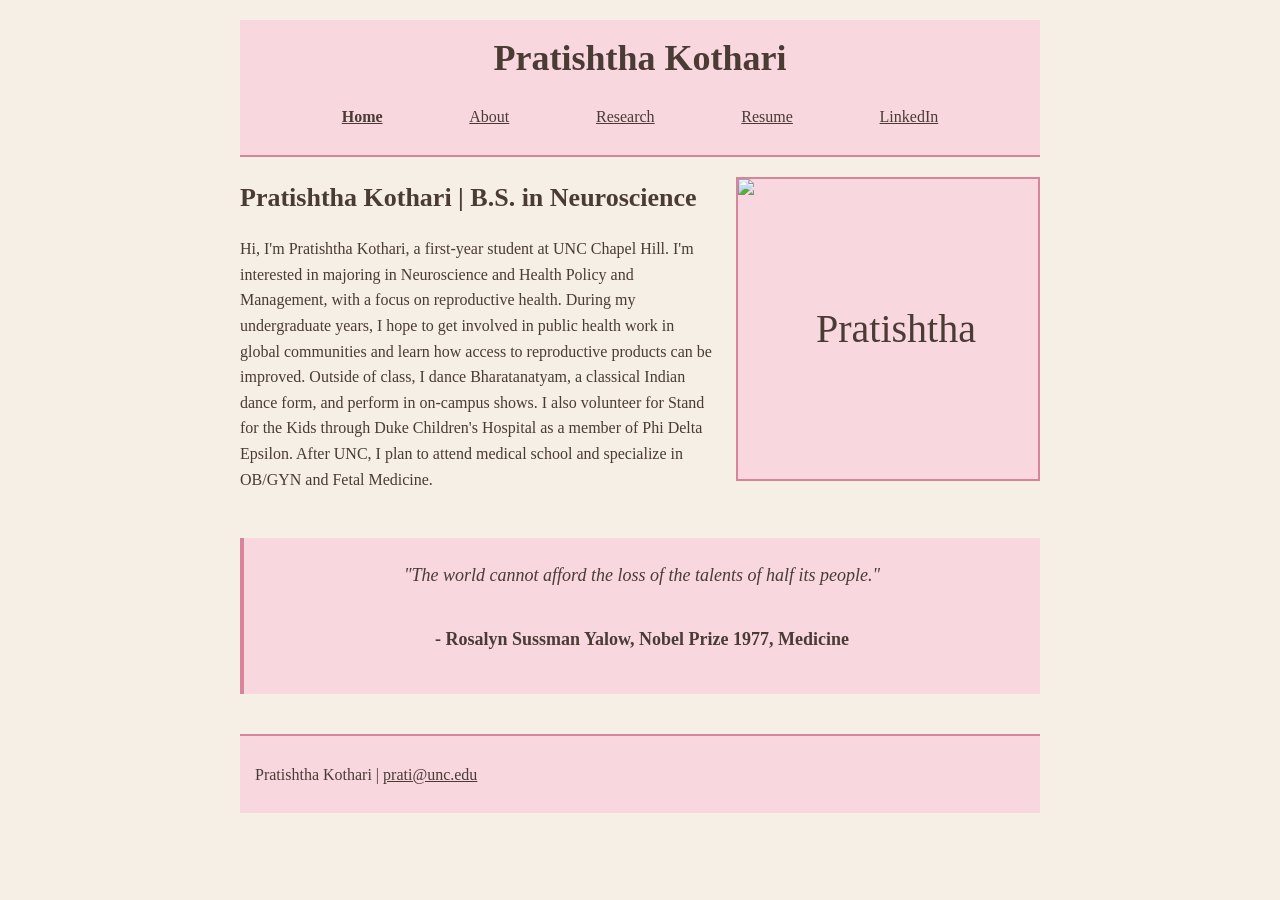
==== index.html @ 8a0a9019 "Add files via upload" ====
<!DOCTYPE html>
<html lang="en">
    <head>
        <meta charset="utf-8">
        <meta name="viewport" content="width=device-width, initial-scale=1">
        <title>Pratishtha Kothari | Neuroscience, UNC Chapel Hill</title>
        <meta name="description" content="Pratishtha Kothari is a neuroscience student at the University of North Carolina at Chapel Hill.">
        <link rel="stylesheet" href="style.css">
    </head>
    <body>

        <header>
            <a href="index.html" class="logo">Pratishtha Kothari</a>
            <nav>
                <ul>
                    <li><a href="index.html" class="active">Home</a></li>
                    <li><a href="about.html">About</a></li>
                    <li><a href="research.html">Research</a></li>
                    <li><a href="resume.html">Resume</a></li>
                    <li><a href="https://www.linkedin.com/in/pratishtha-kothari-148614324" target="_blank" rel="noopener">LinkedIn</a></li>
                </ul>
            </nav>
        </header>

        <div class="intro">

            <img src="images/headshot.jpg" alt="Pratishtha Kothari" class="photo">

            <h1>Pratishtha Kothari | B.S. in Neuroscience</h1>

            <p class="body">Hi, I'm Pratishtha Kothari, a first-year student at UNC Chapel Hill. I'm interested in majoring in Neuroscience and Health Policy and Management, with a focus on reproductive health. During my undergraduate years, I hope to get involved in public health work in global communities and learn how access to reproductive products can be improved. Outside of class, I dance Bharatanatyam, a classical Indian dance form, and perform in on-campus shows. I also volunteer for Stand for the Kids through Duke Children's Hospital as a member of Phi Delta Epsilon. After UNC, I plan to attend medical school and specialize in OB/GYN and Fetal Medicine.</p>

        </div>

        <div class="quote">
            <p>"The world cannot afford the loss of the talents of half its people."</p>
            <p class="name">- Rosalyn Sussman Yalow, Nobel Prize 1977, Medicine</p>
        </div>

        <footer>
            <p>Pratishtha Kothari | <a href="mailto:prati@unc.edu">prati@unc.edu</a></p>
        </footer>

    </body>
</html>
---- style.css ----
body {
    font-family: "Times New Roman", Times, serif;
    max-width: 800px;
    margin: 0 auto;
    padding: 20px;
    line-height: 1.6;
    color: #4A3B35;
    background-color: #F5EFE6;
}

header {
    background-color: #F8D7DF;
    border-bottom: 2px solid #D9849B;
    padding: 10px 15px;
    margin-bottom: 20px;
}

.logo {
    display: block;
    text-align: center;
    font-size: 36px;
    font-weight: bold;
    color: #4A3B35;
    text-decoration: none;
}

nav ul {
    list-style: none;
    padding: 0;
    display: flex;
    justify-content: space-evenly;
}

nav a {
    color: #4A3B35;
}

.active {
    font-weight: bold;
}

a {
    color: #4A3B35;
}

h1 {
    color: #4A3B35;
}

h2 {
    border-bottom: 2px solid #D9849B;
    padding-bottom: 5px;
    margin-top: 30px;
}

.quote {
    background-color: #F8D7DF;
    border-left: 4px solid #D9849B;
    padding: 5px 15px;
    margin: 30px 0;
    font-style: italic; 
    font-size: large;
    text-align: center;
}

.name {
    background-color: #F8D7DF;
    padding: 5px 15px;
    margin: 30px 0;
    font-size: large;
    font-weight: bold;
    font-style: normal;
}

.intro {
    overflow: auto;
}

.intro h1 {
    font-size: 26px;
    margin-top: 0;
}

.photo {
    float: right;
    width: 300px;
    height: 300px;
    margin-left: 20px;
    background-color: #F8D7DF;
    border: 2px solid #D9849B;
    text-align: center;
    line-height: 300px;
    font-size: 40px;
    object-fit: cover;
}

.placeholder {
    background-color: yellow;
}

.date {
    color: #8C7B72;
}

footer {
    background-color: #F8D7DF;
    border-top: 2px solid #D9849B;
    margin-top: 40px;
    padding: 10px 15px;
}

.resume-page {
    display: block;
    width: 100%;
    box-sizing: border-box;
    margin: 0 auto 20px auto;
}

.research-page {
    display: block;
    width: 100%;
    box-sizing: border-box;
    margin: 0 auto 20px auto;
}

.img-left {
    float: left;
    width: 250px;
    margin: 5px 20px 10px 0;
}

.img-right {
    float: right;
    width: 250px;
    margin: 5px 0 10px 20px;
}

footer {
    clear: both;
}

@media (max-width: 600px) {
    .img-left, .img-right {
        float: none;
        display: block;
        width: 100%;
        box-sizing: border-box;
        margin: 0 0 15px 0;
    }
}
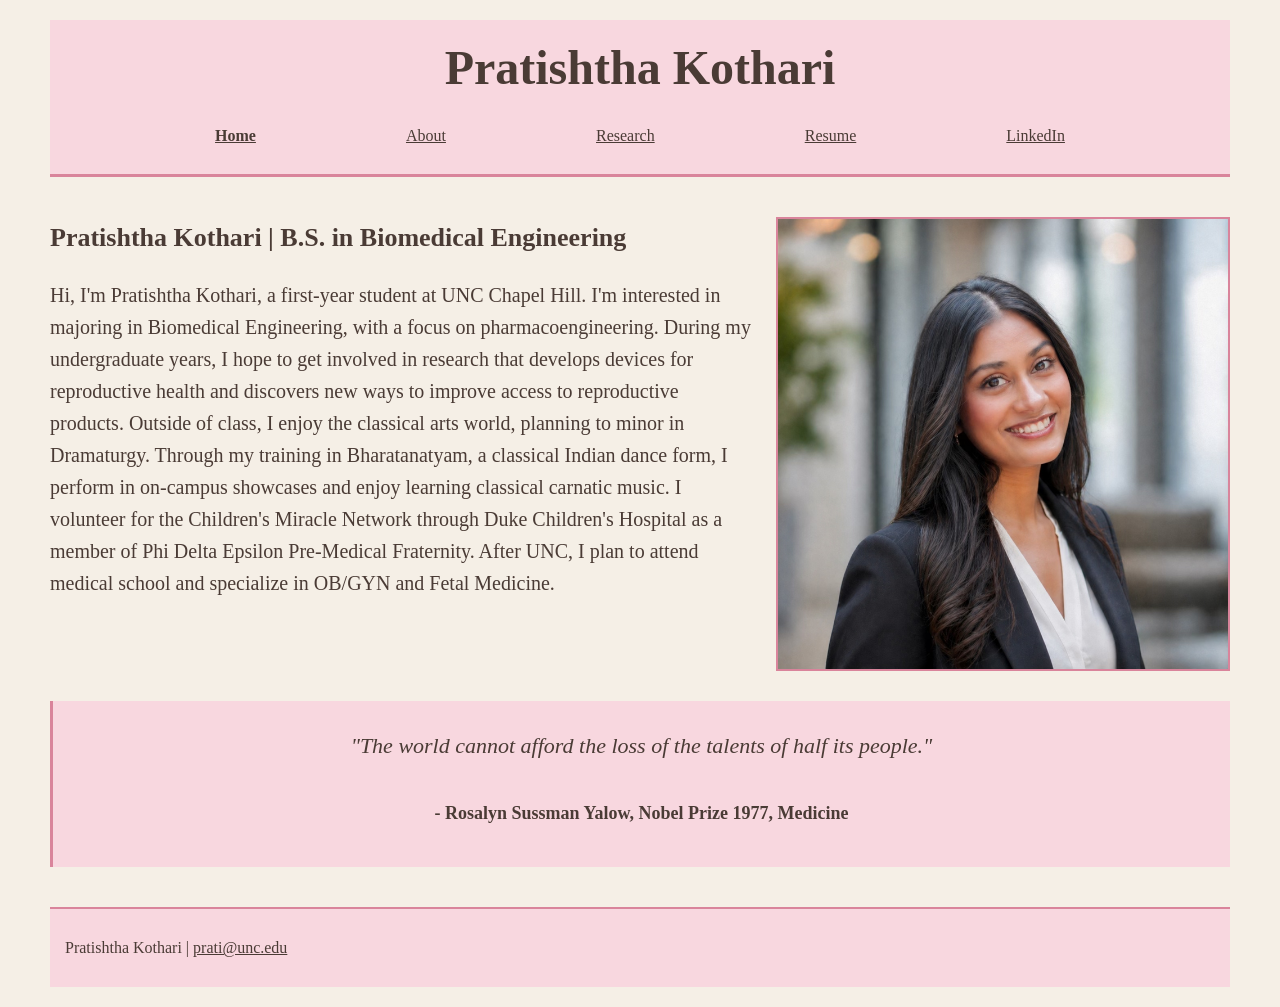
==== commit aefa717b: "describe what you changed" ====
--- a/index.html
+++ b/index.html
@@ -3,8 +3,8 @@
     <head>
         <meta charset="utf-8">
         <meta name="viewport" content="width=device-width, initial-scale=1">
-        <title>Pratishtha Kothari | Neuroscience, UNC Chapel Hill</title>
-        <meta name="description" content="Pratishtha Kothari is a neuroscience student at the University of North Carolina at Chapel Hill.">
+        <title>Pratishtha Kothari | Biomedical Engineering, UNC Chapel Hill</title>
+        <meta name="description" content="Pratishtha Kothari is a Biomedical Engineering student at the University of North Carolina at Chapel Hill.">
         <link rel="stylesheet" href="style.css">
     </head>
     <body>
@@ -26,9 +26,9 @@
 
             <img src="images/headshot.jpg" alt="Pratishtha Kothari" class="photo">
 
-            <h1>Pratishtha Kothari | B.S. in Neuroscience</h1>
+            <h1>Pratishtha Kothari | B.S. in Biomedical Engineering</h1>
 
-            <p class="body">Hi, I'm Pratishtha Kothari, a first-year student at UNC Chapel Hill. I'm interested in majoring in Neuroscience and Health Policy and Management, with a focus on reproductive health. During my undergraduate years, I hope to get involved in public health work in global communities and learn how access to reproductive products can be improved. Outside of class, I dance Bharatanatyam, a classical Indian dance form, and perform in on-campus shows. I also volunteer for Stand for the Kids through Duke Children's Hospital as a member of Phi Delta Epsilon. After UNC, I plan to attend medical school and specialize in OB/GYN and Fetal Medicine.</p>
+            <p class="body">Hi, I'm Pratishtha Kothari, a first-year student at UNC Chapel Hill. I'm interested in majoring in Biomedical Engineering, with a focus on pharmacoengineering. During my undergraduate years, I hope to get involved in research that develops devices for reproductive health and discovers new ways to improve access to reproductive products. Outside of class, I enjoy the classical arts world, planning to minor in Dramaturgy. Through my training in Bharatanatyam, a classical Indian dance form, I perform in on-campus showcases and enjoy learning classical carnatic music. I volunteer for the Children's Miracle Network through Duke Children's Hospital as a member of Phi Delta Epsilon Pre-Medical Fraternity. After UNC, I plan to attend medical school and specialize in OB/GYN and Fetal Medicine.</p>
 
         </div>
 
--- a/style.css
+++ b/style.css
@@ -1,8 +1,7 @@
 body {
     font-family: "Times New Roman", Times, serif;
-    max-width: 800px;
-    margin: 0 auto;
-    padding: 20px;
+    margin: 0;
+    padding: 20px 50px;
     line-height: 1.6;
     color: #4A3B35;
     background-color: #F5EFE6;
@@ -10,15 +9,15 @@
 
 header {
     background-color: #F8D7DF;
-    border-bottom: 2px solid #D9849B;
+    border-bottom: 3px solid #D9849B;
     padding: 10px 15px;
-    margin-bottom: 20px;
+    margin-bottom: 40px;
 }
 
 .logo {
     display: block;
     text-align: center;
-    font-size: 36px;
+    font-size: 48px;
     font-weight: bold;
     color: #4A3B35;
     text-decoration: none;
@@ -46,6 +45,9 @@
 h1 {
     color: #4A3B35;
 }
+.intro p {
+    font-size: 20px;
+}
 
 h2 {
     border-bottom: 2px solid #D9849B;
@@ -55,12 +57,12 @@
 
 .quote {
     background-color: #F8D7DF;
-    border-left: 4px solid #D9849B;
+    border-left: 3px solid #D9849B;
     padding: 5px 15px;
     margin: 30px 0;
-    font-style: italic; 
-    font-size: large;
+    font-style: italic;
     text-align: center;
+    font-size: 22px;
 }
 
 .name {
@@ -83,13 +85,13 @@
 
 .photo {
     float: right;
-    width: 300px;
-    height: 300px;
+    width: 450px;
+    height: 450px;
     margin-left: 20px;
     background-color: #F8D7DF;
     border: 2px solid #D9849B;
     text-align: center;
-    line-height: 300px;
+    line-height: 450px;
     font-size: 40px;
     object-fit: cover;
 }
@@ -112,6 +114,7 @@
 .resume-page {
     display: block;
     width: 100%;
+    max-width: 900px;
     box-sizing: border-box;
     margin: 0 auto 20px auto;
 }
@@ -119,6 +122,7 @@
 .research-page {
     display: block;
     width: 100%;
+    max-width: 900px;
     box-sizing: border-box;
     margin: 0 auto 20px auto;
 }
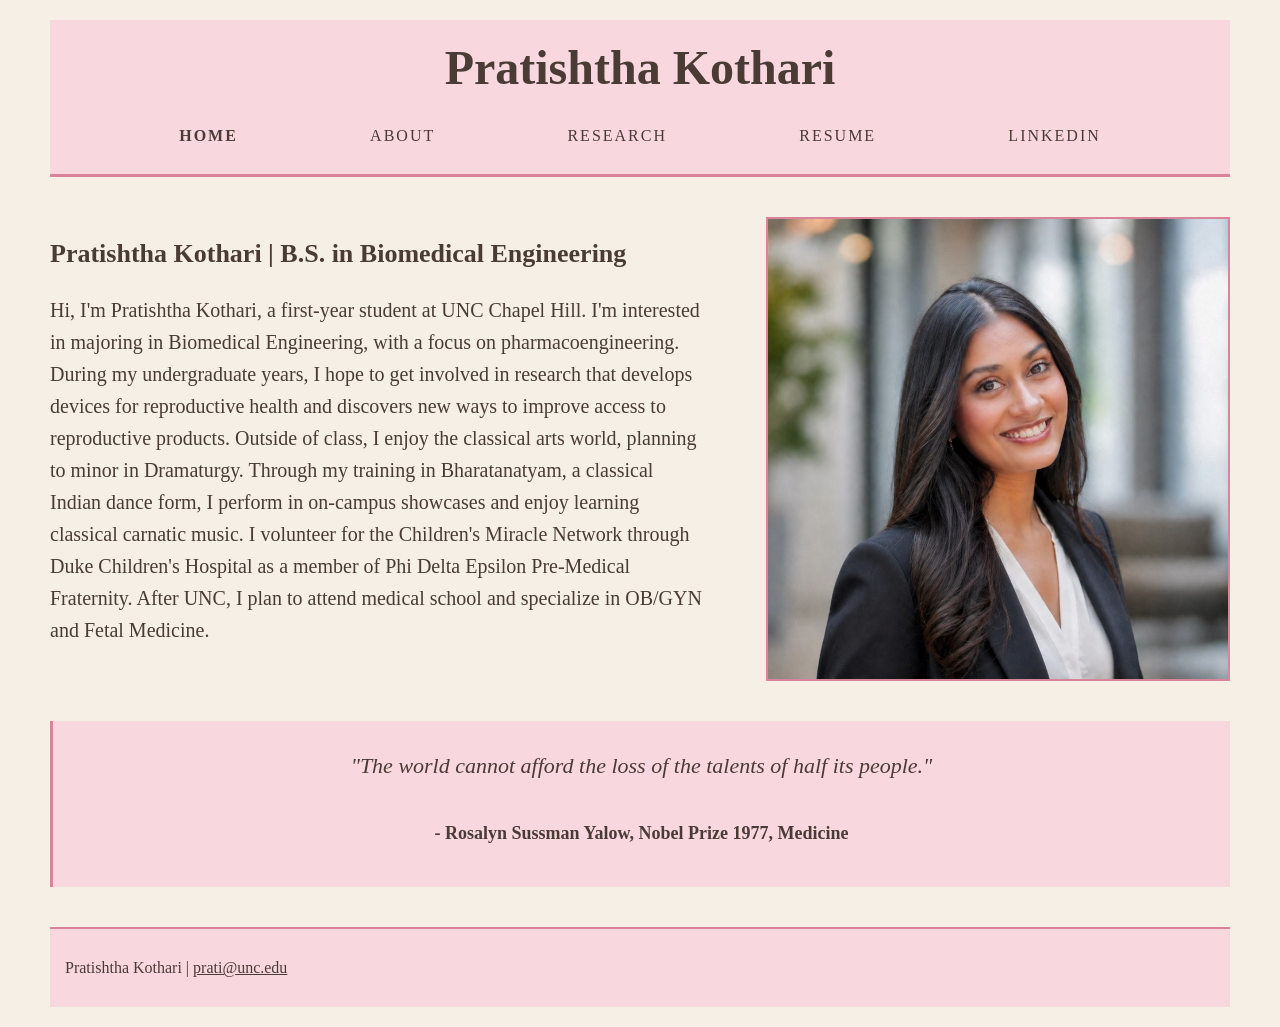
==== commit 1f38fd78: "adjusted text spacing" ====
--- a/index.html
+++ b/index.html
@@ -22,16 +22,13 @@
             </nav>
         </header>
 
-        <div class="intro">
-
-            <img src="images/headshot.jpg" alt="Pratishtha Kothari" class="photo">
-
-            <h1>Pratishtha Kothari | B.S. in Biomedical Engineering</h1>
-
-            <p class="body">Hi, I'm Pratishtha Kothari, a first-year student at UNC Chapel Hill. I'm interested in majoring in Biomedical Engineering, with a focus on pharmacoengineering. During my undergraduate years, I hope to get involved in research that develops devices for reproductive health and discovers new ways to improve access to reproductive products. Outside of class, I enjoy the classical arts world, planning to minor in Dramaturgy. Through my training in Bharatanatyam, a classical Indian dance form, I perform in on-campus showcases and enjoy learning classical carnatic music. I volunteer for the Children's Miracle Network through Duke Children's Hospital as a member of Phi Delta Epsilon Pre-Medical Fraternity. After UNC, I plan to attend medical school and specialize in OB/GYN and Fetal Medicine.</p>
-
-        </div>
-
+       <div class="intro">
+    <div class="intro-text">
+        <h1>Pratishtha Kothari | B.S. in Biomedical Engineering</h1>
+        <p class="body">Hi, I'm Pratishtha Kothari, a first-year student at UNC Chapel Hill. I'm interested in majoring in Biomedical Engineering, with a focus on pharmacoengineering. During my undergraduate years, I hope to get involved in research that develops devices for reproductive health and discovers new ways to improve access to reproductive products. Outside of class, I enjoy the classical arts world, planning to minor in Dramaturgy. Through my training in Bharatanatyam, a classical Indian dance form, I perform in on-campus showcases and enjoy learning classical carnatic music. I volunteer for the Children's Miracle Network through Duke Children's Hospital as a member of Phi Delta Epsilon Pre-Medical Fraternity. After UNC, I plan to attend medical school and specialize in OB/GYN and Fetal Medicine.</p>
+    </div>
+    <img src="images/headshot.jpg" alt="Pratishtha Kothari" class="photo">
+</div>
         <div class="quote">
             <p>"The world cannot afford the loss of the talents of half its people."</p>
             <p class="name">- Rosalyn Sussman Yalow, Nobel Prize 1977, Medicine</p>
--- a/style.css
+++ b/style.css
@@ -32,6 +32,22 @@
 
 nav a {
     color: #4A3B35;
+    text-decoration: none;
+    text-transform: uppercase;
+    letter-spacing: 2px;
+    font-size: 16px;
+    padding: 8px 18px;
+    border-bottom: 3px solid transparent;
+    transition: background-color 0.2s, color 0.2s;
+}
+
+nav a:hover {
+    background-color: #EFB8C6;
+}
+
+nav a:active {
+    background-color: #D9849B;
+    color: white;
 }
 
 .active {
@@ -75,7 +91,14 @@
 }
 
 .intro {
-    overflow: auto;
+    display: flex;
+    align-items: center;
+    gap: 60px;
+    margin: 30px 0 40px 0;
+}
+
+.intro-text {
+    flex: 1;
 }
 
 .intro h1 {
@@ -84,16 +107,11 @@
 }
 
 .photo {
-    float: right;
-    width: 450px;
-    height: 450px;
-    margin-left: 20px;
-    background-color: #F8D7DF;
+    width: 460px;
+    height: 460px;
+    object-fit: cover;
     border: 2px solid #D9849B;
-    text-align: center;
-    line-height: 450px;
-    font-size: 40px;
-    object-fit: cover;
+    flex-shrink: 0;
 }
 
 .placeholder {
@@ -129,13 +147,13 @@
 
 .img-left {
     float: left;
-    width: 250px;
+    width: 300px;
     margin: 5px 20px 10px 0;
 }
 
 .img-right {
     float: right;
-    width: 250px;
+    width: 300px;
     margin: 5px 0 10px 20px;
 }
 
@@ -151,4 +169,38 @@
         box-sizing: border-box;
         margin: 0 0 15px 0;
     }
+}
+.about > p {
+    font-size: 18px;
+}
+.big-quote {
+    margin-bottom: 50px;
+}
+
+.big-quote p {
+    font-size: 22px;
+    font-weight: bold;
+    margin-bottom: 5px;
+    text-align: center;
+}
+
+.big-quote .name {
+    font-size: 18px;
+    margin-top: 0;
+    margin-bottom: 0;
+}
+@media (max-width: 800px) {
+    .intro {
+        flex-direction: column-reverse;
+        gap: 25px;
+    }
+
+    .photo {
+        width: 100%;
+        height: 400px;
+    }
+
+    nav ul {
+        flex-wrap: wrap;
+    }
 }
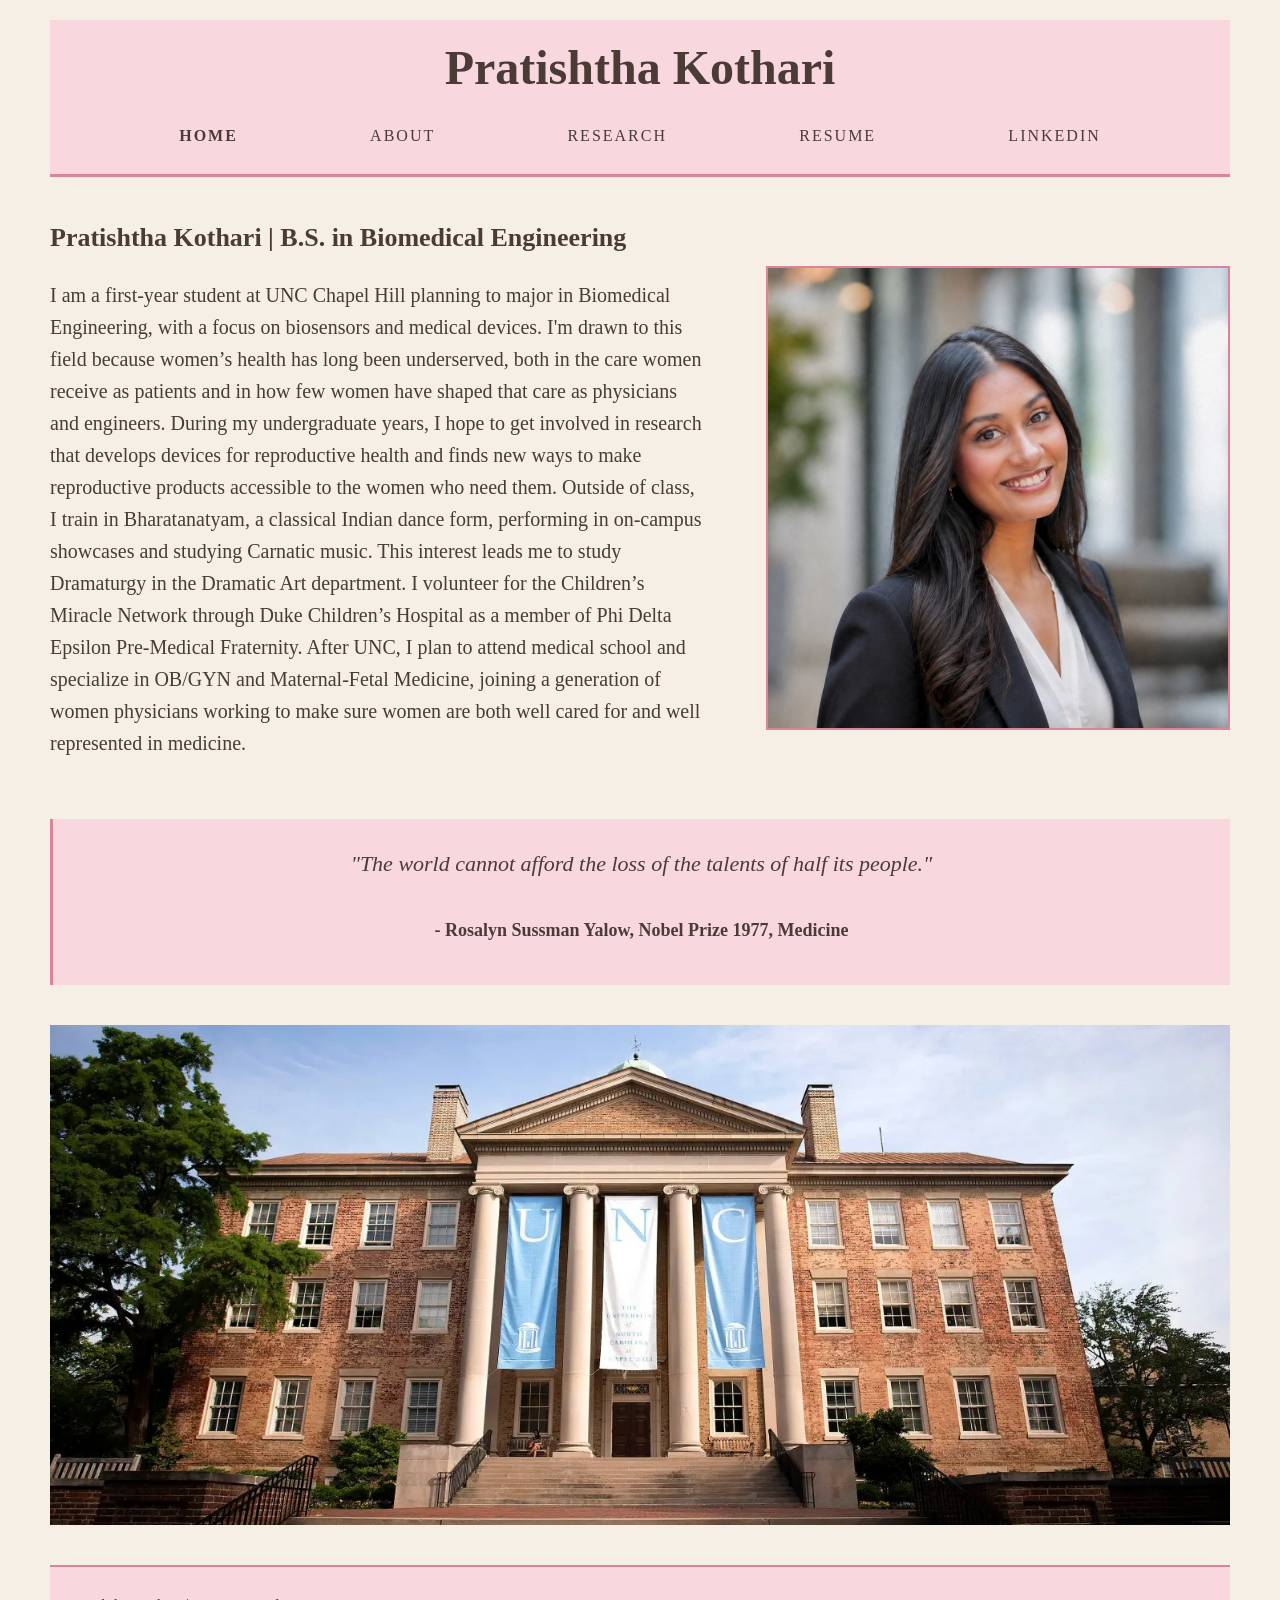
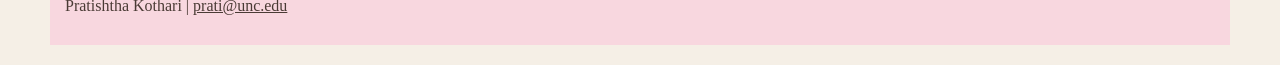
==== commit fa2ba2e3: "Old Well header banner" ====
--- a/index.html
+++ b/index.html
@@ -25,7 +25,7 @@
        <div class="intro">
     <div class="intro-text">
         <h1>Pratishtha Kothari | B.S. in Biomedical Engineering</h1>
-        <p class="body">Hi, I'm Pratishtha Kothari, a first-year student at UNC Chapel Hill. I'm interested in majoring in Biomedical Engineering, with a focus on pharmacoengineering. During my undergraduate years, I hope to get involved in research that develops devices for reproductive health and discovers new ways to improve access to reproductive products. Outside of class, I enjoy the classical arts world, planning to minor in Dramaturgy. Through my training in Bharatanatyam, a classical Indian dance form, I perform in on-campus showcases and enjoy learning classical carnatic music. I volunteer for the Children's Miracle Network through Duke Children's Hospital as a member of Phi Delta Epsilon Pre-Medical Fraternity. After UNC, I plan to attend medical school and specialize in OB/GYN and Fetal Medicine.</p>
+        <p class="body">I am a first-year student at UNC Chapel Hill planning to major in Biomedical Engineering, with a focus on biosensors and medical devices. I'm drawn to this field because women’s health has long been underserved, both in the care women receive as patients and in how few women have shaped that care as physicians and engineers. During my undergraduate years, I hope to get involved in research that develops devices for reproductive health and finds new ways to make reproductive products accessible to the women who need them. Outside of class, I train in Bharatanatyam, a classical Indian dance form, performing in on-campus showcases and studying Carnatic music. This interest leads me to study Dramaturgy in the Dramatic Art department. I volunteer for the Children’s Miracle Network through Duke Children’s Hospital as a member of Phi Delta Epsilon Pre-Medical Fraternity. After UNC, I plan to attend medical school and specialize in OB/GYN and Maternal-Fetal Medicine, joining a generation of women physicians working to make sure women are both well cared for and well represented in medicine.</p>
     </div>
     <img src="images/headshot.jpg" alt="Pratishtha Kothari" class="photo">
 </div>
@@ -33,7 +33,7 @@
             <p>"The world cannot afford the loss of the talents of half its people."</p>
             <p class="name">- Rosalyn Sussman Yalow, Nobel Prize 1977, Medicine</p>
         </div>
-
+<img src="images/unc-banner.jpg" alt="South Building at UNC Chapel Hill" class="banner">
         <footer>
             <p>Pratishtha Kothari | <a href="mailto:prati@unc.edu">prati@unc.edu</a></p>
         </footer>
--- a/style.css
+++ b/style.css
@@ -203,4 +203,13 @@
     nav ul {
         flex-wrap: wrap;
     }
+}
+.banner {
+    display: block;
+    clear: both;
+    width: 100%;
+    height: 500px;
+    object-fit: cover;
+    margin-top: 40px;
+    box-sizing: border-box;
 }
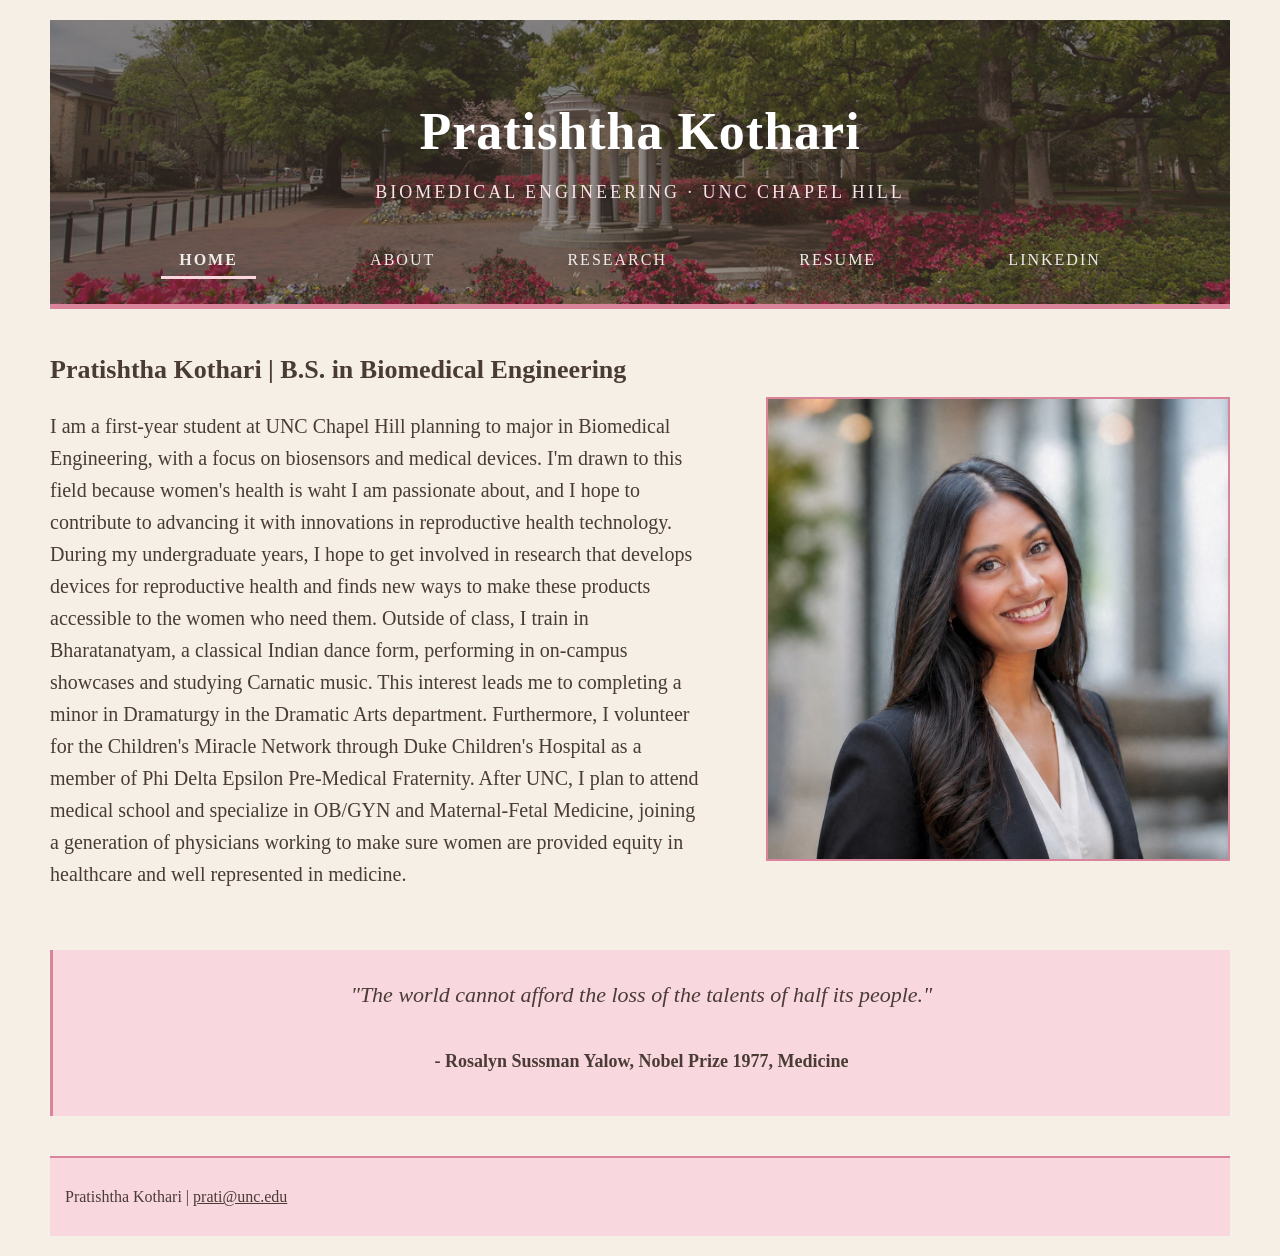
==== commit 83306f80: "edits to banner and words" ====
--- a/index.html
+++ b/index.html
@@ -11,6 +11,7 @@
 
         <header>
             <a href="index.html" class="logo">Pratishtha Kothari</a>
+            <p class="tagline">Biomedical Engineering &middot; UNC Chapel Hill</p>
             <nav>
                 <ul>
                     <li><a href="index.html" class="active">Home</a></li>
@@ -25,7 +26,7 @@
        <div class="intro">
     <div class="intro-text">
         <h1>Pratishtha Kothari | B.S. in Biomedical Engineering</h1>
-        <p class="body">I am a first-year student at UNC Chapel Hill planning to major in Biomedical Engineering, with a focus on biosensors and medical devices. I'm drawn to this field because women’s health has long been underserved, both in the care women receive as patients and in how few women have shaped that care as physicians and engineers. During my undergraduate years, I hope to get involved in research that develops devices for reproductive health and finds new ways to make reproductive products accessible to the women who need them. Outside of class, I train in Bharatanatyam, a classical Indian dance form, performing in on-campus showcases and studying Carnatic music. This interest leads me to study Dramaturgy in the Dramatic Art department. I volunteer for the Children’s Miracle Network through Duke Children’s Hospital as a member of Phi Delta Epsilon Pre-Medical Fraternity. After UNC, I plan to attend medical school and specialize in OB/GYN and Maternal-Fetal Medicine, joining a generation of women physicians working to make sure women are both well cared for and well represented in medicine.</p>
+        <p class="body">I am a first-year student at UNC Chapel Hill planning to major in Biomedical Engineering, with a focus on biosensors and medical devices. I'm drawn to this field because women's health is waht I am passionate about, and I hope to contribute to advancing it with innovations in reproductive health technology. During my undergraduate years, I hope to get involved in research that develops devices for reproductive health and finds new ways to make these products accessible to the women who need them. Outside of class, I train in Bharatanatyam, a classical Indian dance form, performing in on-campus showcases and studying Carnatic music. This interest leads me to completing a minor in Dramaturgy in the Dramatic Arts department. Furthermore, I volunteer for the Children's Miracle Network through Duke Children's Hospital as a member of Phi Delta Epsilon Pre-Medical Fraternity. After UNC, I plan to attend medical school and specialize in OB/GYN and Maternal-Fetal Medicine, joining a generation of physicians working to make sure women are provided equity in healthcare and well represented in medicine.</p>
     </div>
     <img src="images/headshot.jpg" alt="Pratishtha Kothari" class="photo">
 </div>
@@ -33,7 +34,7 @@
             <p>"The world cannot afford the loss of the talents of half its people."</p>
             <p class="name">- Rosalyn Sussman Yalow, Nobel Prize 1977, Medicine</p>
         </div>
-<img src="images/unc-banner.jpg" alt="South Building at UNC Chapel Hill" class="banner">
+
         <footer>
             <p>Pratishtha Kothari | <a href="mailto:prati@unc.edu">prati@unc.edu</a></p>
         </footer>
--- a/style.css
+++ b/style.css
@@ -8,19 +8,31 @@
 }
 
 header {
-    background-color: #F8D7DF;
-    border-bottom: 3px solid #D9849B;
-    padding: 10px 15px;
+    background-image: linear-gradient(rgba(74, 59, 53, 0.55), rgba(74, 59, 53, 0.55)), url("images/old-well.jpg");
+    background-size: cover;
+    background-position: center;
+    border-bottom: 5px solid #D9849B;
+    padding: 70px 15px 15px 15px;
     margin-bottom: 40px;
 }
 
 .logo {
     display: block;
     text-align: center;
-    font-size: 48px;
-    font-weight: bold;
-    color: #4A3B35;
+    font-size: 52px;
+    font-weight: bold;
+    color: white;
     text-decoration: none;
+    letter-spacing: 1px;
+}
+
+.tagline {
+    text-align: center;
+    color: #fae3e9;
+    font-size: 18px;
+    letter-spacing: 3px;
+    text-transform: uppercase;
+    margin: 5px 0 40px 0;
 }
 
 nav ul {
@@ -31,7 +43,7 @@
 }
 
 nav a {
-    color: #4A3B35;
+    color: #f0ecea;
     text-decoration: none;
     text-transform: uppercase;
     letter-spacing: 2px;
@@ -42,12 +54,12 @@
 }
 
 nav a:hover {
-    background-color: #EFB8C6;
-}
-
-nav a:active {
-    background-color: #D9849B;
-    color: white;
+    background-color: rgba(248, 215, 223, 0.3);
+}
+
+nav a.active {
+    font-weight: bold;
+    border-bottom: 3px solid #F8D7DF;
 }
 
 .active {
@@ -189,27 +201,17 @@
     margin-top: 0;
     margin-bottom: 0;
 }
-@media (max-width: 800px) {
-    .intro {
-        flex-direction: column-reverse;
-        gap: 25px;
-    }
-
-    .photo {
-        width: 100%;
-        height: 400px;
-    }
-
-    nav ul {
-        flex-wrap: wrap;
-    }
-}
-.banner {
-    display: block;
-    clear: both;
-    width: 100%;
-    height: 500px;
-    object-fit: cover;
-    margin-top: 40px;
-    box-sizing: border-box;
+
+@media (max-width: 600px) {
+    body {
+        padding: 15px;
+    }
+
+    .logo {
+        font-size: 36px;
+    }
+
+    header {
+        padding-top: 40px;
+    }
 }
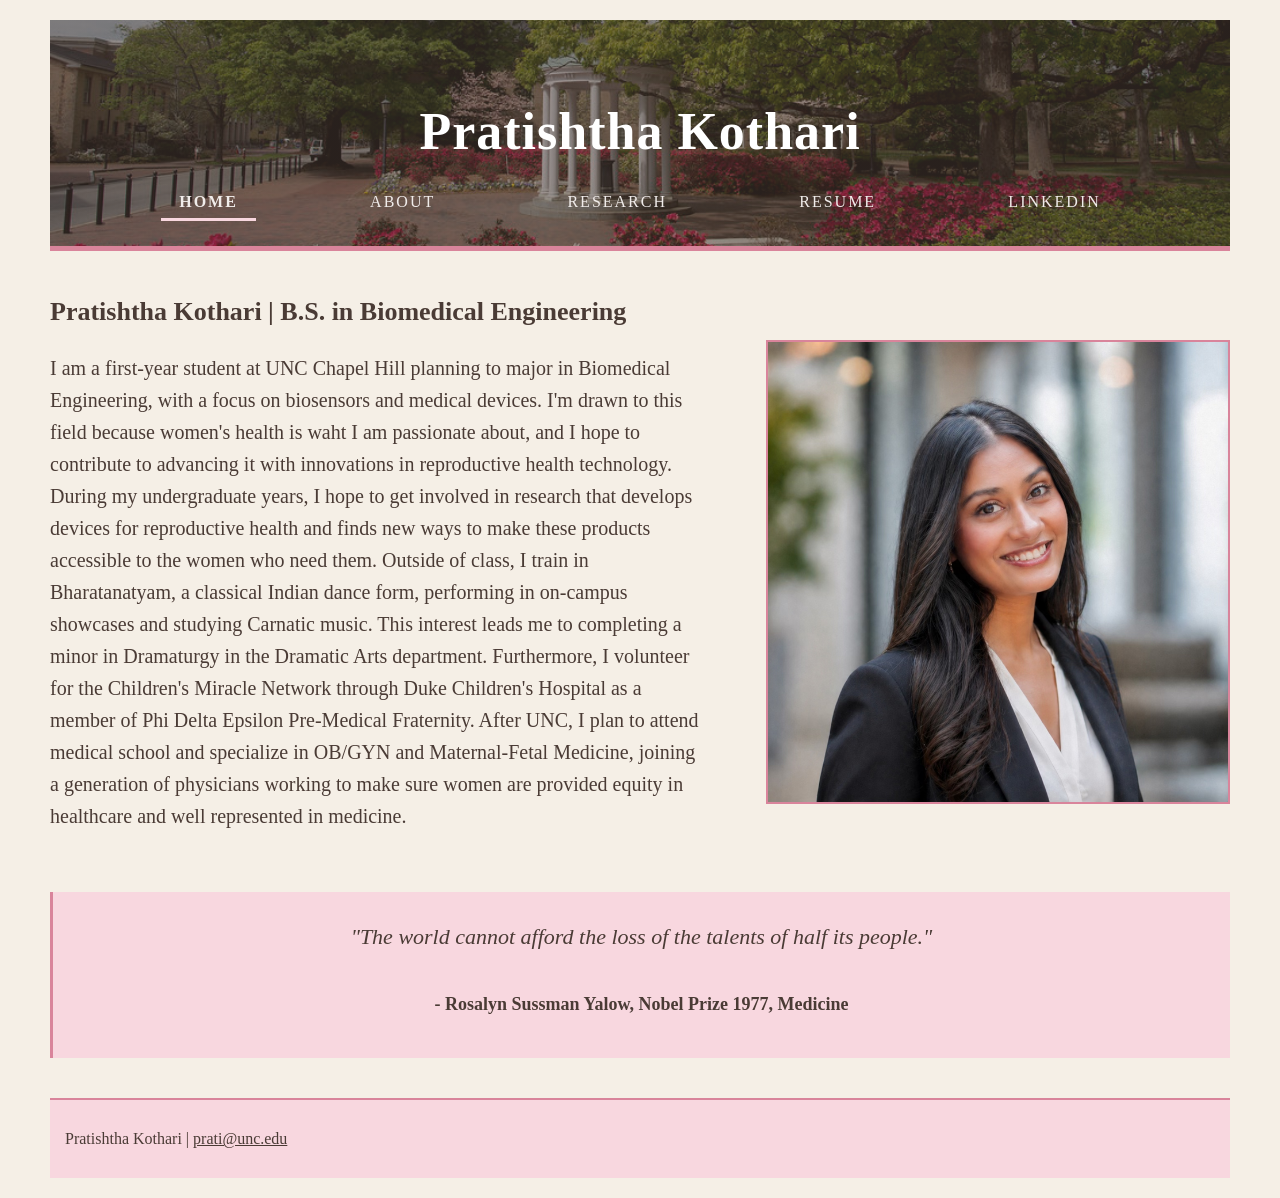
==== commit b7ea016b: "removed tagline" ====
--- a/index.html
+++ b/index.html
@@ -11,7 +11,6 @@
 
         <header>
             <a href="index.html" class="logo">Pratishtha Kothari</a>
-            <p class="tagline">Biomedical Engineering &middot; UNC Chapel Hill</p>
             <nav>
                 <ul>
                     <li><a href="index.html" class="active">Home</a></li>
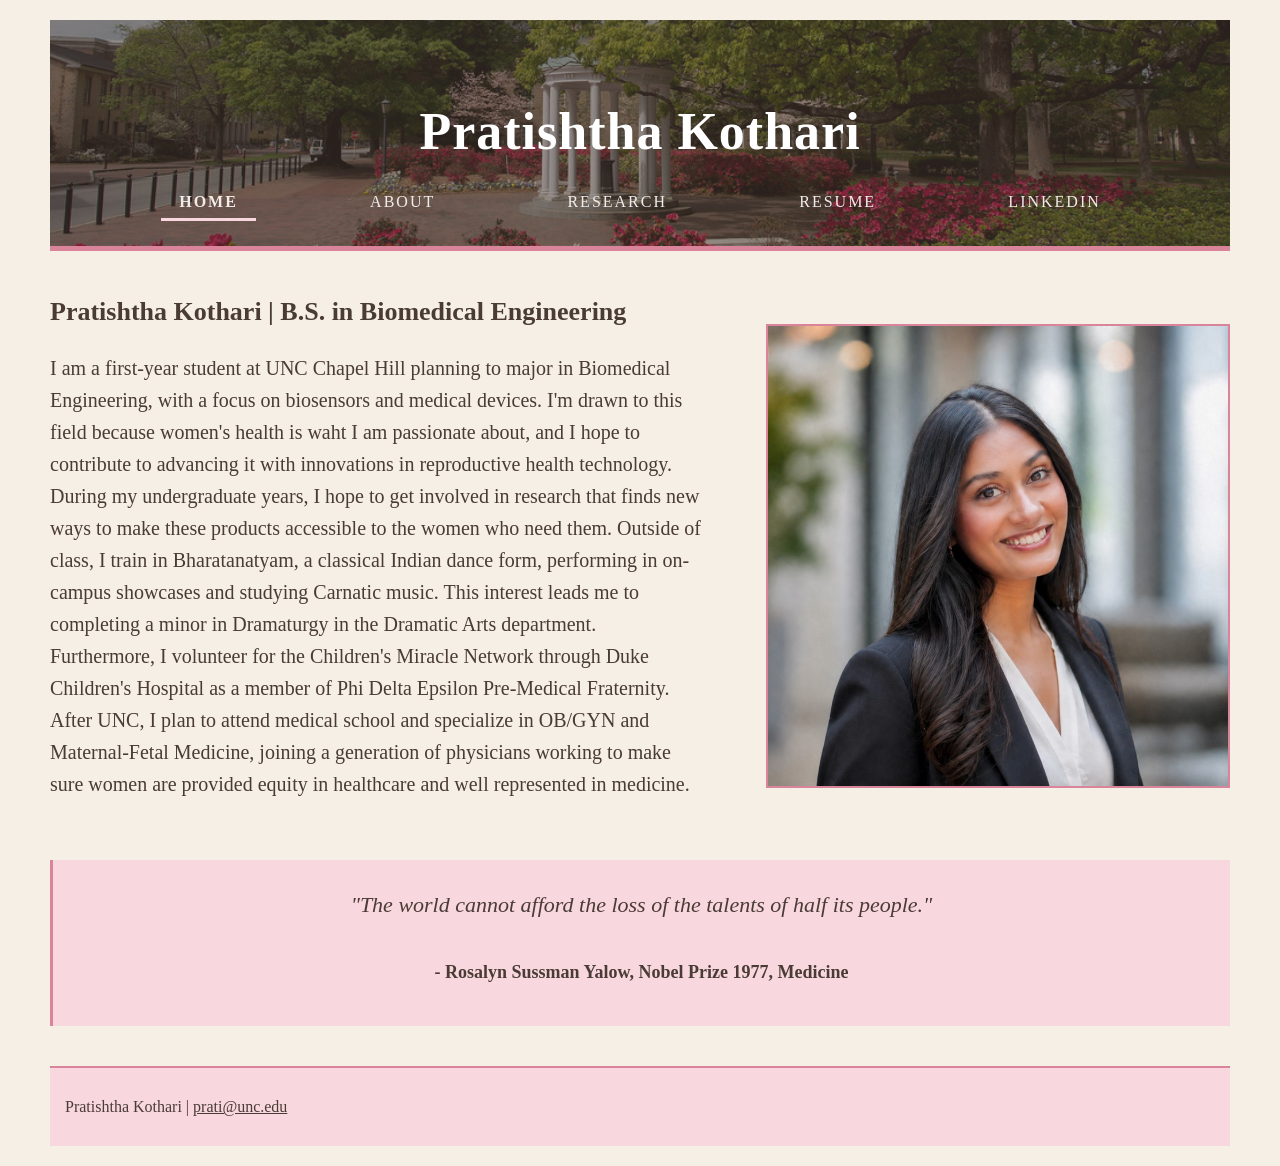
==== commit 1645d3b3: "edit text" ====
--- a/index.html
+++ b/index.html
@@ -25,7 +25,7 @@
        <div class="intro">
     <div class="intro-text">
         <h1>Pratishtha Kothari | B.S. in Biomedical Engineering</h1>
-        <p class="body">I am a first-year student at UNC Chapel Hill planning to major in Biomedical Engineering, with a focus on biosensors and medical devices. I'm drawn to this field because women's health is waht I am passionate about, and I hope to contribute to advancing it with innovations in reproductive health technology. During my undergraduate years, I hope to get involved in research that develops devices for reproductive health and finds new ways to make these products accessible to the women who need them. Outside of class, I train in Bharatanatyam, a classical Indian dance form, performing in on-campus showcases and studying Carnatic music. This interest leads me to completing a minor in Dramaturgy in the Dramatic Arts department. Furthermore, I volunteer for the Children's Miracle Network through Duke Children's Hospital as a member of Phi Delta Epsilon Pre-Medical Fraternity. After UNC, I plan to attend medical school and specialize in OB/GYN and Maternal-Fetal Medicine, joining a generation of physicians working to make sure women are provided equity in healthcare and well represented in medicine.</p>
+        <p class="body">I am a first-year student at UNC Chapel Hill planning to major in Biomedical Engineering, with a focus on biosensors and medical devices. I'm drawn to this field because women's health is waht I am passionate about, and I hope to contribute to advancing it with innovations in reproductive health technology. During my undergraduate years, I hope to get involved in research that finds new ways to make these products accessible to the women who need them. Outside of class, I train in Bharatanatyam, a classical Indian dance form, performing in on-campus showcases and studying Carnatic music. This interest leads me to completing a minor in Dramaturgy in the Dramatic Arts department. Furthermore, I volunteer for the Children's Miracle Network through Duke Children's Hospital as a member of Phi Delta Epsilon Pre-Medical Fraternity. After UNC, I plan to attend medical school and specialize in OB/GYN and Maternal-Fetal Medicine, joining a generation of physicians working to make sure women are provided equity in healthcare and well represented in medicine.</p>
     </div>
     <img src="images/headshot.jpg" alt="Pratishtha Kothari" class="photo">
 </div>
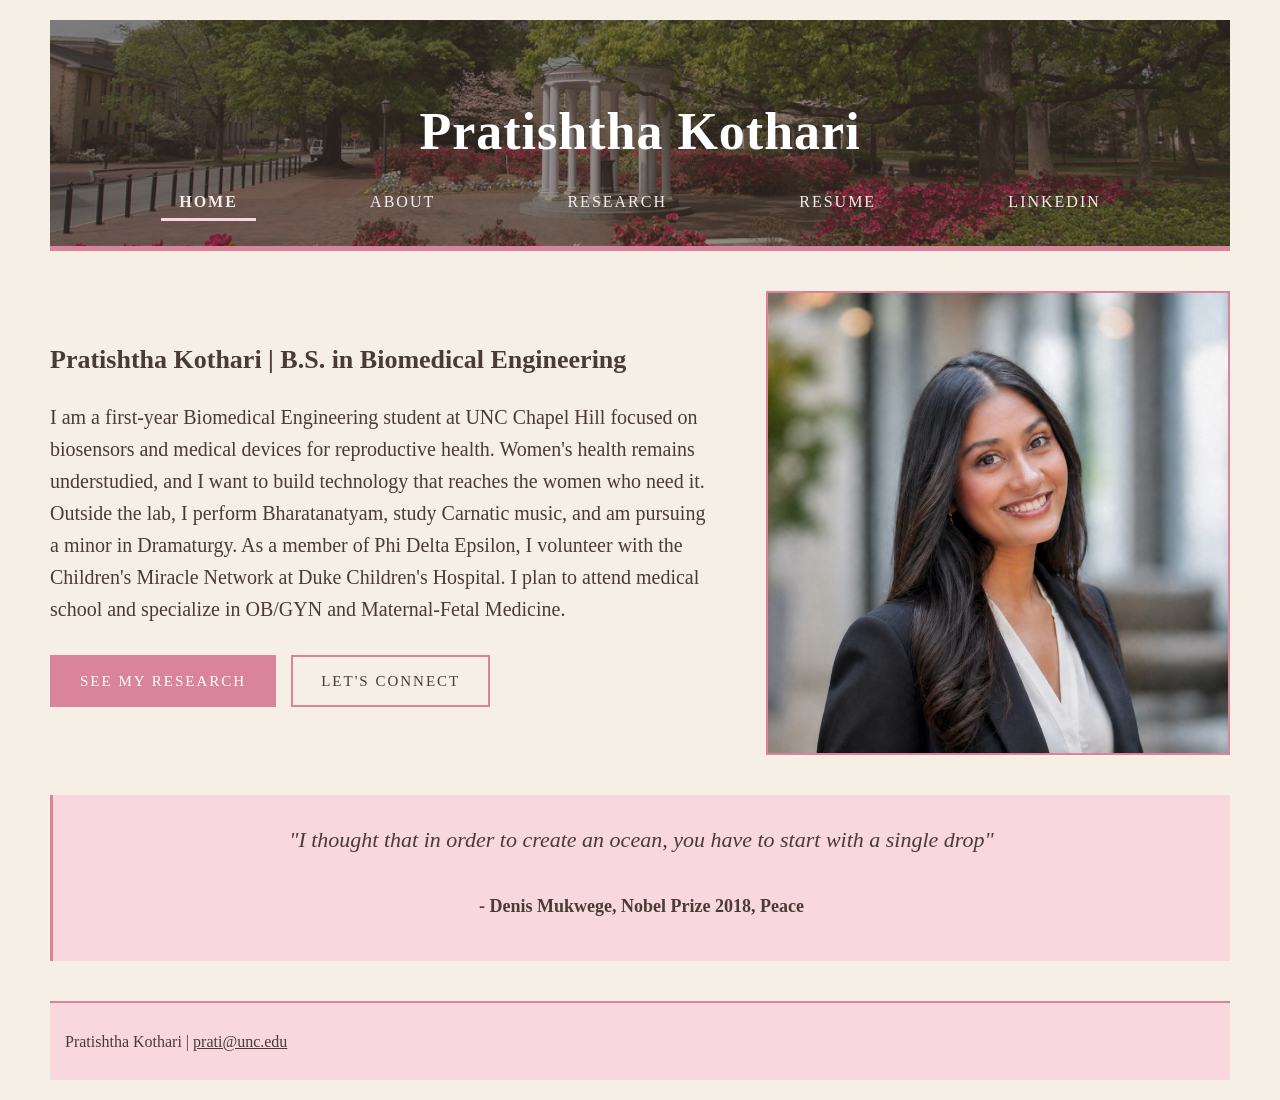
==== commit 68b7cd2a: "what you changed" ====
--- a/index.html
+++ b/index.html
@@ -22,18 +22,21 @@
             </nav>
         </header>
 
-       <div class="intro">
+    <div class="intro">
     <div class="intro-text">
         <h1>Pratishtha Kothari | B.S. in Biomedical Engineering</h1>
-        <p class="body">I am a first-year student at UNC Chapel Hill planning to major in Biomedical Engineering, with a focus on biosensors and medical devices. I'm drawn to this field because women's health is waht I am passionate about, and I hope to contribute to advancing it with innovations in reproductive health technology. During my undergraduate years, I hope to get involved in research that finds new ways to make these products accessible to the women who need them. Outside of class, I train in Bharatanatyam, a classical Indian dance form, performing in on-campus showcases and studying Carnatic music. This interest leads me to completing a minor in Dramaturgy in the Dramatic Arts department. Furthermore, I volunteer for the Children's Miracle Network through Duke Children's Hospital as a member of Phi Delta Epsilon Pre-Medical Fraternity. After UNC, I plan to attend medical school and specialize in OB/GYN and Maternal-Fetal Medicine, joining a generation of physicians working to make sure women are provided equity in healthcare and well represented in medicine.</p>
+        <p class="body">I am a first-year Biomedical Engineering student at UNC Chapel Hill focused on biosensors and medical devices for reproductive health. Women's health remains understudied, and I want to build technology that reaches the women who need it. Outside the lab, I perform Bharatanatyam, study Carnatic music, and am pursuing a minor in Dramaturgy. As a member of Phi Delta Epsilon, I volunteer with the Children's Miracle Network at Duke Children's Hospital. I plan to attend medical school and specialize in OB/GYN and Maternal-Fetal Medicine.</p>
+        <div class="buttons">
+            <a href="research.html" class="button">See My Research</a>
+            <a href="https://www.linkedin.com/in/pratishtha-kothari-148614324" target="_blank" class="button button-outline">Let's Connect</a>
+        </div>
     </div>
     <img src="images/headshot.jpg" alt="Pratishtha Kothari" class="photo">
 </div>
         <div class="quote">
-            <p>"The world cannot afford the loss of the talents of half its people."</p>
-            <p class="name">- Rosalyn Sussman Yalow, Nobel Prize 1977, Medicine</p>
+            <p>"I thought that in order to create an ocean, you have to start with a single drop"</p>
+            <p class="name">- Denis Mukwege, Nobel Prize 2018, Peace</p>
         </div>
-
         <footer>
             <p>Pratishtha Kothari | <a href="mailto:prati@unc.edu">prati@unc.edu</a></p>
         </footer>
--- a/style.css
+++ b/style.css
@@ -214,4 +214,39 @@
     header {
         padding-top: 40px;
     }
+}
+.buttons {
+    display: flex;
+    gap: 15px;
+    flex-wrap: wrap;
+    margin-top: 30px;
+}
+
+.button {
+    display: inline-block;
+    padding: 12px 28px;
+    background-color: #D9849B;
+    color: white;
+    border: 2px solid #D9849B;
+    text-decoration: none;
+    text-transform: uppercase;
+    letter-spacing: 2px;
+    font-size: 15px;
+    transition: background-color 0.2s, color 0.2s;
+}
+
+.button:hover {
+    background-color: #B8566F;
+    border-color: #B8566F;
+}
+
+.button-outline {
+    background-color: transparent;
+    color: #4A3B35;
+}
+
+.button-outline:hover {
+    background-color: #D9849B;
+    border-color: #D9849B;
+    color: white;
 }
